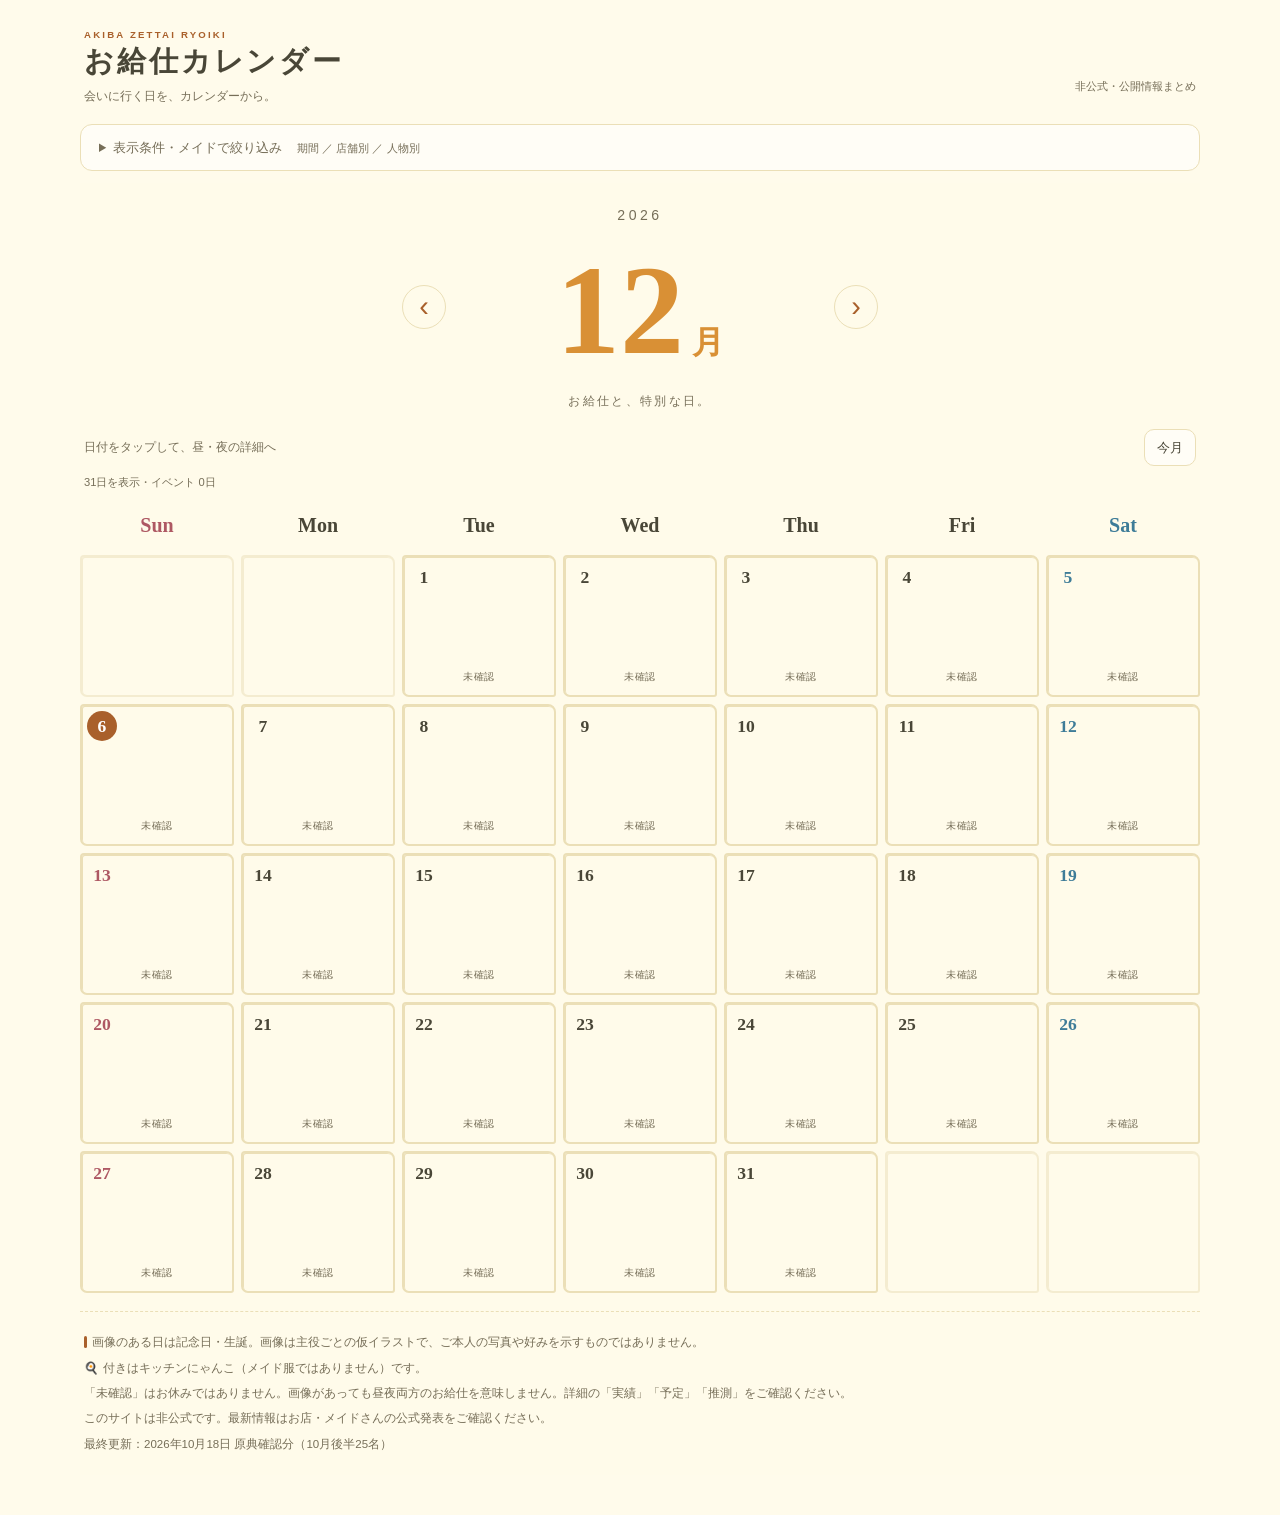
==== index.html @ e9320fd9 "Remove graduated maids from the roster the day after their last service The registry records an anno" ====
<!doctype html>
<html lang="ja" data-theme="light">
  <head>
    <meta charset="utf-8">
    <meta name="color-scheme" content="only light">
    <meta name="theme-color" content="#fffbeb">
    <meta name="viewport" content="width=device-width, initial-scale=1">
    <meta
      name="description"
      content="アキバ絶対領域の公開情報をまとめた月間お給仕カレンダー"
    >
    <title>お給仕カレンダー | アキバ絶対領域</title>
    <style>
:root {
  color-scheme: only light;
  --cp-bg: #f7f4ef;
  --cp-bg-elevated: #fcfbf8;
  --cp-surface: #ffffff;
  --cp-surface-soft: #f5f5f5;
  --cp-border: #dedede;
  --cp-border-strong: #919191;
  --cp-text: #242424;
  --cp-text-muted: #5c5c5c;
  --cp-text-soft: #6f6f6f;
  --cp-accent: #b11f4b;
  --cp-accent-hover: #9a1a41;
  --cp-accent-soft: rgba(177, 31, 75, 0.08);
  --cp-accent-fg: #ffffff;
  --cp-success: #16a34a;
  --cp-danger: #dc2626;
  --cp-warning: #f59e0b;
  --cp-link: #0078d4;
  --cp-shadow: 0 18px 48px rgba(0, 0, 0, 0.12);
  --cp-overlay: rgba(255, 255, 255, 0.8);
  --cp-panel: rgba(255, 255, 255, 0.86);
  --cp-panel-strong: rgba(255, 255, 255, 0.96);
  --cp-sheen: rgba(255, 255, 255, 0.55);
  --cp-highlight: rgba(177, 31, 75, 0.12);
  --cp-store-s1: #b11f4b;
  --cp-store-s2: #7040b8;
  --cp-store-s3: #17795c;
  --cp-store-s4: #1f6fa8;
  --cp-store-s1-soft: rgba(177, 31, 75, 0.1);
  --cp-store-s2-soft: rgba(112, 64, 184, 0.1);
  --cp-store-s3-soft: rgba(23, 121, 92, 0.1);
  --cp-store-s4-soft: rgba(31, 111, 168, 0.1);
}
    </style>
    <link rel="stylesheet" href="styles.css?v=01bfba8aaa">
    <script src="data/schedule.js?v=ab4ddf6445" defer></script>
    <script src="data/members.js?v=6949d237c7" defer></script>
    <script src="data/store-insights.js?v=09f8ea4436" defer></script>
    <script src="app.js?v=519f1b5c82" defer></script>
  </head>
  <body>
    <a class="skip-link" href="#calendar">カレンダーへ移動</a>
    <header class="site-header">
      <div>
        <p class="eyebrow">AKIBA ZETTAI RYOIKI</p>
        <h1>お給仕カレンダー</h1>
        <p class="header-copy">会いに行く日を、カレンダーから。</p>
      </div>
      <p class="unofficial-label">非公式・公開情報まとめ</p>
    </header>

    <main class="page-shell">
      <details class="filters-card">
        <summary class="filters-toggle">表示条件・メイドで絞り込み <span>期間 ／ 店舗別 ／ 人物別</span></summary>
        <div class="filters-content">
        <div class="filters-heading">
          <div>
            <p class="section-kicker">絞り込み</p>
            <h2 id="filters-title">表示条件</h2>
          </div>
          <button id="reset-filters" class="button button-secondary" type="button">
            リセット
          </button>
        </div>

        <fieldset class="mode-filter">
          <legend>表示モード</legend>
          <div class="mode-switch">
            <label>
              <input type="radio" name="view-mode" value="forecast">
              <span>店舗別一覧</span>
            </label>
            <label>
              <input type="radio" name="view-mode" value="roster">
              <span>お給仕一覧</span>
            </label>
            <label>
              <input type="radio" name="view-mode" value="maid">
              <span>この人はどこ</span>
            </label>
            <label>
              <input type="radio" name="view-mode" value="calendar" checked>
              <span>月間カレンダー</span>
            </label>
          </div>
          <p id="mode-help" class="mode-help"></p>
        </fieldset>

        <fieldset class="date-filters">
          <legend>日付</legend>
          <label>
            <span>開始日</span>
            <input id="date-from" type="date">
          </label>
          <label>
            <span>終了日</span>
            <input id="date-to" type="date">
          </label>
        </fieldset>

        <details id="maid-filter-details" class="maid-filter-details">
          <summary>
            <span>メイド</span>
            <span id="maid-filter-summary" class="maid-filter-summary"></span>
          </summary>
          <fieldset class="maid-filters">
            <legend class="visually-hidden">メイド</legend>
            <div class="filter-actions">
              <button id="select-all" class="text-button" type="button">すべて選択</button>
              <span aria-hidden="true">／</span>
              <button id="clear-all" class="text-button" type="button">すべて解除</button>
            </div>
            <label class="toggle-label">
              <input id="hide-kitchen" type="checkbox">
              <span>キッチンにゃんこを除く</span>
            </label>
            <div id="maid-checkboxes" class="checkbox-grid"></div>
          </fieldset>
        </details>
        </div>
      </details>

      <section class="calendar-card" aria-labelledby="month-title">
        <div class="calendar-toolbar">
          <button
            id="previous-month"
            class="icon-button"
            type="button"
            aria-label="前の月を表示"
          >
            <span aria-hidden="true">‹</span>
          </button>
          <div class="month-heading">
            <span id="month-year" class="month-year"></span>
            <h2 id="month-title" class="visually-hidden"></h2>
            <div class="month-display" aria-hidden="true"><span id="month-number"></span><span class="month-unit">月</span></div>
            <p class="month-caption">お給仕と、特別な日。</p>
          </div>
          <button
            id="next-month"
            class="icon-button"
            type="button"
            aria-label="次の月を表示"
          >
            <span aria-hidden="true">›</span>
          </button>
        </div>

        <div class="calendar-guide">
          <p>日付をタップして、昼・夜の詳細へ</p>
          <button id="current-month" type="button" class="button button-secondary">今月</button>
        </div>
        <p id="result-summary" class="result-summary" aria-live="polite"></p>
        <div
          id="calendar"
          class="calendar-scroll"
          role="region"
          aria-label="月間お給仕カレンダー"
          tabindex="0"
        ></div>

        <div class="calendar-notes">
          <p><span class="featured-key" aria-hidden="true"></span>画像のある日は記念日・生誕。画像は主役ごとの仮イラストで、ご本人の写真や好みを示すものではありません。</p>
          <p><span class="kitchen-key" aria-hidden="true">🍳</span>付きはキッチンにゃんこ（メイド服ではありません）です。</p>
          <p>「未確認」はお休みではありません。画像があっても昼夜両方のお給仕を意味しません。詳細の「実績」「予定」「推測」をご確認ください。</p>
          <p>このサイトは非公式です。最新情報はお店・メイドさんの公式発表をご確認ください。</p>
          <p id="last-updated" class="last-updated"></p>
        </div>
      </section>
    </main>

    <dialog id="day-dialog" class="day-dialog" aria-labelledby="day-dialog-title" aria-describedby="day-dialog-events">
      <div class="dialog-panel">
        <header class="dialog-header">
          <div><p class="section-kicker">お給仕の詳細</p><h2 id="day-dialog-title"></h2></div>
          <button id="close-day-dialog" class="dialog-close" type="button" autofocus aria-label="詳細を閉じる">閉じる <span aria-hidden="true">×</span></button>
        </header>
        <p id="day-dialog-events" class="dialog-events"></p>
        <div id="day-dialog-content" class="dialog-content" tabindex="-1" aria-label="昼夜のお給仕"></div>
      </div>
    </dialog>

    <noscript>
      <p class="noscript-message">カレンダーの表示にはJavaScriptを有効にしてください。</p>
    </noscript>
  </body>
</html>
---- styles.css ----
* {
  box-sizing: border-box;
}

html {
  min-width: 20rem;
  background: var(--cp-bg);
  scroll-behavior: smooth;
}

body {
  min-height: 100vh;
  margin: 0;
  background: var(--cp-bg);
  color: var(--cp-text);
  font-family: "Segoe UI", Aptos, Calibri, -apple-system, BlinkMacSystemFont, sans-serif;
  line-height: 1.5;
}

button,
input {
  font: inherit;
}

button,
a,
input {
  -webkit-tap-highlight-color: var(--cp-highlight);
}

button:focus-visible,
a:focus-visible,
input:focus-visible,
.maid-filter-details summary:focus-visible,
.calendar-scroll:focus-visible {
  outline: 3px solid var(--cp-accent);
  outline-offset: 2px;
}

.visually-hidden {
  position: absolute;
  width: 1px;
  height: 1px;
  padding: 0;
  overflow: hidden;
  clip: rect(0, 0, 0, 0);
  white-space: nowrap;
  border: 0;
}

.skip-link {
  position: fixed;
  top: 8px;
  left: 8px;
  z-index: 10;
  padding: 8px 12px;
  border-radius: 0.625rem;
  background: var(--cp-accent);
  color: var(--cp-accent-fg);
  transform: translateY(-160%);
}

.skip-link:focus {
  transform: translateY(0);
}

.site-header {
  display: flex;
  align-items: flex-end;
  justify-content: space-between;
  gap: 24px;
  width: calc(100% - 64px);
  max-width: calc(100rem - 64px);
  margin: 24px auto 20px;
  padding: 24px 28px;
  border: 1px solid var(--cp-highlight);
  border-radius: 16px;
  background: var(--cp-surface);
  box-shadow: inset 0 4px 0 var(--cp-accent), 0 0 2px var(--cp-border), 0 1px 2px var(--cp-border);
}

.site-header h1 {
  margin: 2px 0 4px;
  font-size: clamp(1.8rem, 4vw, 2.75rem);
  letter-spacing: 0.02em;
  line-height: 1.2;
}

.site-header h1::after {
  margin-left: 10px;
  color: var(--cp-accent);
  content: "\2665\00a0\2726";
  font-size: 0.5em;
  letter-spacing: 0.08em;
  vertical-align: middle;
}

.eyebrow,
.section-kicker {
  margin: 0;
  color: var(--cp-accent);
  font-size: 0.72rem;
  font-weight: 700;
  letter-spacing: 0.14em;
  text-transform: uppercase;
}

.header-copy,
.result-summary,
.calendar-notes,
.last-updated {
  color: var(--cp-text-muted);
}

.header-copy {
  margin: 0;
}

.page-shell {
  display: grid;
  grid-template-columns: minmax(15rem, 18rem) minmax(0, 1fr);
  gap: 20px;
  max-width: 100rem;
  margin: 0 auto;
  padding: 0 32px 48px;
}

.filters-card,
.calendar-card {
  border: 1px solid var(--cp-highlight);
  background: var(--cp-surface);
  box-shadow: 0 0 2px var(--cp-border), 0 1px 2px var(--cp-border);
}

.filters-card {
  align-self: start;
  padding: 20px;
  border-radius: 16px;
  box-shadow: inset 0 3px 0 var(--cp-accent), 0 0 2px var(--cp-border), 0 1px 2px var(--cp-border);
}

.calendar-card {
  min-width: 0;
  overflow: hidden;
  border-radius: 16px;
}

.filters-heading,
.calendar-toolbar {
  display: flex;
  align-items: center;
  justify-content: space-between;
  gap: 12px;
}

.filters-heading {
  margin-bottom: 20px;
}

.filters-heading h2,
.month-heading h2 {
  margin: 2px 0 0;
}

.filters-heading h2 {
  font-size: 1.15rem;
}

fieldset {
  min-width: 0;
  margin: 0;
  padding: 0;
  border: 0;
}

fieldset + fieldset {
  margin-top: 24px;
  padding-top: 20px;
  border-top: 1px solid var(--cp-border);
}

legend {
  margin-bottom: 10px;
  padding: 0;
  font-weight: 700;
}

.date-filters {
  display: grid;
  grid-template-columns: 1fr;
  gap: 12px;
  padding: 12px;
  border: 1px solid var(--cp-highlight);
  border-radius: 0.625rem;
  background: var(--cp-accent-soft);
}

.mode-switch {
  display: grid;
  grid-template-columns: repeat(2, minmax(0, 1fr));
  gap: 6px;
}

.mode-switch label {
  display: flex;
  align-items: center;
  justify-content: center;
  gap: 6px;
  min-height: 44px;
  padding: 6px 8px;
  border: 1px solid var(--cp-border-strong);
  border-radius: 0.625rem;
  background: var(--cp-surface);
  cursor: pointer;
  font-size: 0.85rem;
  text-align: center;
}

.mode-switch label:has(input:checked) {
  border-color: var(--cp-accent);
  border-left-width: 3px;
  background: var(--cp-accent-soft);
  font-weight: 700;
}

.mode-switch label:has(input:disabled) {
  cursor: not-allowed;
  opacity: 0.5;
}

.mode-switch input {
  width: 16px;
  height: 16px;
  margin: 0;
  accent-color: var(--cp-accent);
}

.mode-help {
  margin: 8px 0 0;
  color: var(--cp-text-muted);
  font-size: 0.78rem;
}

.date-filters legend {
  grid-column: 1 / -1;
}

.date-filters label {
  display: grid;
  gap: 4px;
  color: var(--cp-text-muted);
  font-size: 0.8rem;
}

input[type="date"] {
  width: 100%;
  min-height: 44px;
  padding: 7px 9px;
  border: 1px solid var(--cp-highlight);
  border-radius: 0.625rem;
  background: var(--cp-surface);
  color: var(--cp-text);
}

.filter-actions {
  display: flex;
  align-items: center;
  flex-wrap: wrap;
  margin: 0 0 8px;
  color: var(--cp-text-soft);
  font-size: 0.8rem;
}

.text-button {
  min-height: 44px;
  padding: 8px 4px;
  border: 0;
  background: transparent;
  color: var(--cp-link);
  cursor: pointer;
  text-decoration: underline;
  text-underline-offset: 2px;
}

.checkbox-grid {
  display: grid;
  grid-template-columns: repeat(2, minmax(0, 1fr));
  gap: 6px 8px;
}

.checkbox-label {
  display: flex;
  align-items: center;
  gap: 6px;
  min-width: 0;
  min-height: 44px;
  padding: 6px 8px;
  border: 1px solid var(--cp-border);
  border-radius: 0.625rem;
  background: var(--cp-surface);
  cursor: pointer;
  font-size: 0.875rem;
}

.checkbox-label:has(input:checked) {
  border-color: var(--cp-highlight);
  background: var(--cp-accent-soft);
}

.checkbox-label.is-muted {
  border-style: dashed;
  color: var(--cp-text-soft);
  cursor: not-allowed;
  opacity: 0.55;
}

.toggle-label {
  display: flex;
  align-items: center;
  gap: 8px;
  min-height: 44px;
  margin-bottom: 8px;
  padding: 6px 8px;
  border: 1px solid var(--cp-border);
  border-radius: 0.625rem;
  background: var(--cp-surface);
  cursor: pointer;
  font-size: 0.85rem;
}

.toggle-label:has(input:checked) {
  border-color: var(--cp-accent);
  border-left-width: 3px;
  background: var(--cp-accent-soft);
  font-weight: 700;
}

.toggle-label input {
  width: 18px;
  height: 18px;
  margin: 0;
  accent-color: var(--cp-accent);
}

.checkbox-label input {
  width: 18px;
  height: 18px;
  margin: 0;
  accent-color: var(--cp-accent);
}

.kitchen-badge {
  flex-shrink: 0;
  margin-left: 2px;
  font-size: 0.8125rem;
  line-height: 1;
}

.button,
.icon-button {
  min-height: 44px;
  border: 1px solid var(--cp-border-strong);
  border-radius: 0.625rem;
  cursor: pointer;
}

.button:hover,
.icon-button:hover {
  background: var(--cp-accent-soft);
  border-color: var(--cp-accent);
}

.button-secondary {
  padding: 8px 12px;
  background: var(--cp-surface);
  color: var(--cp-text);
  font-size: 0.8rem;
}

.calendar-toolbar {
  padding: 20px 24px 16px;
  border-bottom: 1px solid var(--cp-highlight);
  background: var(--cp-accent-soft);
}

.month-heading {
  text-align: center;
}

.month-heading h2 {
  font-size: clamp(1.25rem, 3vw, 1.65rem);
}

.icon-button {
  display: inline-grid;
  width: 44px;
  height: 44px;
  place-items: center;
  background: var(--cp-surface);
  color: var(--cp-text);
  font-size: 1.8rem;
  line-height: 1;
}

.result-summary {
  min-height: 1.5em;
  margin: 0;
  padding: 10px 24px;
  background: var(--cp-surface);
  font-size: 0.82rem;
  text-align: center;
}

.calendar-scroll {
  overflow-x: auto;
  border-bottom: 1px solid var(--cp-border);
}

.calendar-grid {
  display: grid;
  grid-template-columns: repeat(7, minmax(7.5rem, 1fr));
  min-width: 53rem;
  background: var(--cp-highlight);
  gap: 1px;
}

.calendar-row {
  display: contents;
}

.weekday {
  padding: 8px;
  background: var(--cp-accent-soft);
  color: var(--cp-text-muted);
  font-size: 0.78rem;
  font-weight: 700;
  text-align: center;
}

.weekday:first-child {
  color: var(--cp-accent);
}

.calendar-day {
  min-height: 11.75rem;
  padding: 9px;
  background: var(--cp-surface);
}

.day-heading {
  display: flex;
  align-items: baseline;
  justify-content: space-between;
  gap: 4px;
  margin-bottom: 8px;
  padding-bottom: 6px;
  border-bottom: 1px solid var(--cp-highlight);
}

.day-date {
  display: flex;
  align-items: baseline;
  gap: 6px;
}

.day-number {
  display: inline-grid;
  width: 1.75rem;
  height: 1.75rem;
  place-items: center;
  border-radius: 0.625rem;
  font-size: 0.92rem;
  font-weight: 700;
}

.day-weekday {
  display: none;
  color: var(--cp-text-muted);
  font-size: 0.78rem;
  font-weight: 700;
}

.calendar-day.is-sunday .day-number {
  color: var(--cp-accent);
}

.shift-section {
  padding: 6px 7px;
  border: 1px solid var(--cp-border);
  border-left: 3px solid var(--cp-border-strong);
  border-radius: 0.625rem;
}

.shift-section + .shift-section {
  margin-top: 8px;
}

.shift-day {
  border-left-color: var(--cp-accent);
  background: var(--cp-accent-soft);
}

.shift-night {
  border-left-color: var(--cp-border-strong);
  background: var(--cp-surface-soft);
}

.shift-title {
  display: flex;
  align-items: center;
  flex-wrap: wrap;
  gap: 4px;
  margin: 0 0 5px;
  color: var(--cp-text);
  font-size: 0.72rem;
  font-weight: 700;
  letter-spacing: 0.08em;
}

.shift-icon {
  color: var(--cp-accent);
  font-size: 0.9rem;
  line-height: 1;
}

.shift-night .shift-icon {
  color: var(--cp-text-muted);
}

.store-outlook {
  margin: 0 0 6px;
}

.store-status-badge {
  display: inline-flex;
  align-items: center;
  gap: 3px;
  min-width: 0;
  margin-left: auto;
  padding: 1px 6px;
  border: 1px solid var(--cp-border-strong);
  border-radius: 0.625rem;
  background: var(--cp-surface);
  color: var(--cp-text-muted);
  font-size: 0.66rem;
  font-weight: 700;
  letter-spacing: 0.02em;
  line-height: 1.5;
}

.store-status-badge::before {
  font-weight: 400;
}

.store-status-badge.is-actual {
  border-color: var(--cp-success);
  color: var(--cp-success);
}

.store-status-badge.is-actual::before {
  content: "\2714";
}

.store-status-badge.is-forecast {
  border-style: dashed;
  border-color: var(--cp-accent);
  color: var(--cp-accent);
}

.store-status-badge.is-forecast::before {
  content: "\25D1";
}

.store-status-badge.is-tendency {
  border-style: dotted;
}

.store-status-badge.is-tendency::before {
  content: "\223C";
}

.store-chips {
  display: grid;
  grid-template-columns: minmax(0, 1fr);
  gap: 2px;
  margin: 0;
  padding: 0;
  list-style: none;
}

.store-chip {
  display: flex;
  align-items: baseline;
  justify-content: space-between;
  gap: 3px;
  min-width: 0;
  padding: 0 5px;
  border: 1px solid var(--chip-color, var(--cp-border));
  border-radius: 0.625rem;  background: var(--cp-surface);
  color: var(--cp-text);
  font-size: 0.68rem;
  line-height: 1.5;
  white-space: nowrap;
}

.store-chip[data-store="s1"] {
  --chip-color: var(--cp-store-s1);
  --chip-soft: var(--cp-store-s1-soft);
}

.store-chip[data-store="s2"] {
  --chip-color: var(--cp-store-s2);
  --chip-soft: var(--cp-store-s2-soft);
}

.store-chip[data-store="s3"] {
  --chip-color: var(--cp-store-s3);
  --chip-soft: var(--cp-store-s3-soft);
}

.store-chip[data-store="s4"] {
  --chip-color: var(--cp-store-s4);
  --chip-soft: var(--cp-store-s4-soft);
}

.store-chip-name {
  font-weight: 700;
}

.store-chip-rate {
  /* 割合は HTML に残すが表には出さない。どの店を開けるかは当日決まるので、
     数字を並べても読み手は選べない。根拠はツールチップと読み上げ文にある。 */
  display: none;
  color: var(--cp-text-muted);
  font-size: 0.66rem;
  font-variant-numeric: tabular-nums;
}

.store-chip.is-open {
  border-left: 3px solid var(--chip-color, var(--cp-border-strong));
  background: var(--chip-soft, var(--cp-surface-soft));
}

.store-chip.is-open .store-chip-name::before {
  margin-right: 2px;
  content: "\2714";
  font-weight: 400;
}

.store-chip.is-likely {
  border-style: dashed;
  background: var(--chip-soft, var(--cp-surface-soft));
}

.store-chip.is-unlikely {
  border-color: var(--cp-border);
  color: var(--cp-text-soft);
}

.store-chip.is-unlikely .store-chip-name {
  font-weight: 400;
}

.store-chip.is-closed {
  border-color: var(--cp-border);
  color: var(--cp-text-soft);
}

.store-chip.is-closed .store-chip-name {
  font-weight: 400;
  text-decoration: line-through;
}

/* 僅差で顔ぶれを出せなかった店。無視したのではなく、片方しか出せないだけ。
   色ではなく破線と記号で示す（色だけで情報を伝えない）。 */
.store-chip.is-near-miss {
  border-style: dashed;
}

.store-chip.is-near-miss .store-chip-name::after {
  content: "・かも";
  margin-left: 1px;
  color: var(--cp-text-soft);
  font-size: 0.62rem;
  font-weight: 400;
}

.maid-group-label {
  display: flex;
  align-items: baseline;
  justify-content: space-between;
  gap: 4px;
  margin: 6px 0 3px;
  padding: 0 0 2px;
  border-bottom: 2px solid var(--chip-color, var(--cp-border));
  color: var(--cp-text);
  font-size: 0.68rem;
  font-weight: 700;
  white-space: nowrap;
}

.maid-group-label:first-of-type {
  margin-top: 0;
}

.maid-group-label[data-store="s1"] {
  --chip-color: var(--cp-store-s1);
}

.maid-group-label[data-store="s2"] {
  --chip-color: var(--cp-store-s2);
}

.maid-group-label[data-store="s3"] {
  --chip-color: var(--cp-store-s3);
}

.maid-group-label[data-store="s4"] {
  --chip-color: var(--cp-store-s4);
}

.maid-group-count {
  color: var(--cp-text-soft);
  font-size: 0.62rem;
  font-weight: 400;
}

.maid-list {
  display: flex;
  flex-wrap: wrap;
  gap: 3px 4px;
  margin: 0;
  padding: 0;
  list-style: none;
}

.maid-list + .maid-group-label {
  margin-top: 7px;
}

.maid-entry {
  display: inline-flex;
  align-items: baseline;
  flex-wrap: wrap;
  gap: 0 4px;
  padding: 2px 5px;
  border: 1px solid var(--cp-highlight);
  border-radius: 0.625rem;
  background: var(--cp-surface);
  font-size: 0.75rem;
  line-height: 1.45;
}

.maid-entry.is-featured {
  border-color: var(--cp-accent);
  border-left: 3px solid var(--cp-accent);
  background: var(--cp-highlight);
  font-weight: 700;
}

.maid-entry.is-featured .maid-name::after {
  margin-left: 4px;
  color: var(--cp-accent);
  content: "\2665";
}

.maid-entry.is-kitchen .maid-name::before {
  display: inline-block;
  margin-right: 3px;
  content: "\1F373";
  font-size: 0.9em;
  line-height: 1;
}

/* 見習いにゃんこ。絵文字だけに頼らず、枠線でも他と区別できるようにする。
   読み上げ用の説明は行の aria-label に入っているので、印は aria-hidden。 */
.maid-trainee {
  font-size: 0.9em;
  line-height: 1;
}

.maid-entry.is-trainee {
  border-style: dashed;
  border-color: var(--cp-text-soft);
}

/* 表の上限に当たった日。「3店が最有力」ではなく「数えられない」と伝える。 */
.store-outlook-capped {
  margin: 3px 0 0;
  color: var(--cp-text-soft);
  font-size: 0.62rem;
  line-height: 1.4;
}

/* キッチンにゃんこは、見込みの日には店を名乗らない。店ごとの一覧とは別に置く。 */
.maid-kitchen-list {
  display: flex;
  flex-wrap: wrap;
  gap: 3px 4px;
  margin: 0;
  padding: 0;
  list-style: none;
}

.maid-kitchen-label {
  display: flex;
  align-items: baseline;
  flex-wrap: wrap;
  gap: 0 4px;
  margin: 6px 0 3px;
  padding: 0 0 2px;
  border-bottom: 2px solid var(--cp-border);
  color: var(--cp-text-soft);
  font-size: 0.68rem;
  font-weight: 700;
  white-space: nowrap;
}

/* 誰なのかも、どの店かも分からない見込み。実在の記録より弱く見せる。
   見出しが無いと直前の店の一覧に続いて見え、いちばん番号の大きい店にぶら下がって
   読める。キッチンと同じ形の見出しで切る。ただし店ではないので枠線は点線にして、
   店の見出しと見分けがつくようにする。 */
.maid-trainee-label {
  display: flex;
  align-items: baseline;
  flex-wrap: wrap;
  gap: 0 4px;
  margin: 6px 0 3px;
  padding: 0 0 2px;
  border-bottom: 2px dotted var(--cp-border);
  color: var(--cp-text-soft);
  font-size: 0.68rem;
  font-weight: 700;
  white-space: nowrap;
}

/* 開く店の名前。見出しがいちばん下にあるせいで「最後の店にいる」と読まれるので、
   どの店もありうることを文字で言う。位置を答えにしない。折り返してよい。 */
.maid-group-where {
  flex-basis: 100%;
  color: var(--cp-text-soft);
  font-size: 0.62rem;
  font-weight: 400;
  white-space: normal;
}

.maid-trainee-list {
  display: flex;
  flex-wrap: wrap;
  gap: 3px 4px;
  margin: 0;
  padding: 0;
  list-style: none;
}

.maid-entry.is-trainee-guess {
  border-style: dotted;
  color: var(--cp-text-soft);
}

.maid-store-chip {
  padding: 0 4px;
  border: 1px solid var(--chip-color, var(--cp-border));
  border-radius: 0.625rem;
  background: var(--chip-soft, var(--cp-surface-soft));
  color: var(--cp-text-muted);
  font-size: 0.62rem;
  font-variant-numeric: tabular-nums;
  font-weight: 400;
  letter-spacing: 0;
  line-height: 1.6;
  white-space: nowrap;
}

.maid-store-chip-rate {
  display: none;
  margin-left: 3px;
}

.maid-store-chip-alt {
  display: none;
  margin-left: 4px;
  padding-left: 4px;
  border-left: 1px solid var(--cp-border);
  color: var(--cp-text-soft);
}

.maid-store-chip[data-store="s1"] {
  --chip-color: var(--cp-store-s1);
  --chip-soft: var(--cp-store-s1-soft);
}

.maid-store-chip[data-store="s2"] {
  --chip-color: var(--cp-store-s2);
  --chip-soft: var(--cp-store-s2-soft);
}

.maid-store-chip[data-store="s3"] {
  --chip-color: var(--cp-store-s3);
  --chip-soft: var(--cp-store-s3-soft);
}

.maid-store-chip[data-store="s4"] {
  --chip-color: var(--cp-store-s4);
  --chip-soft: var(--cp-store-s4-soft);
}

.empty-shift {
  margin: 0;
  color: var(--cp-text-soft);
  font-size: 0.72rem;
}

.calendar-empty {
  grid-column: 1 / -1;
  margin: 0;
  padding: 48px 24px;
  background: var(--cp-surface);
  color: var(--cp-text-muted);
  font-weight: 700;
  text-align: center;
}

.calendar-empty::before {
  margin-right: 8px;
  color: var(--cp-accent);
  content: "\2726";
}

.maid-filter-details {
  margin-top: 24px;
  padding-top: 20px;
  border-top: 1px solid var(--cp-border);
}

.maid-filter-details summary {
  display: grid;
  grid-template-columns: auto 1fr auto;
  min-height: 44px;
  align-items: center;
  gap: 12px;
  cursor: pointer;
  font-weight: 700;
  list-style: none;
}

.maid-filter-details summary::-webkit-details-marker {
  display: none;
}

.maid-filter-details summary::after {
  content: "＋";
  color: var(--cp-accent);
  font-size: 1.05rem;
  line-height: 1;
}

.maid-filter-details[open] summary::after {
  content: "−";
}

.maid-filter-summary {
  justify-self: end;
  color: var(--cp-text-muted);
  font-size: 0.78rem;
  font-weight: 400;
}

.maid-filters {
  margin-top: 4px;
}

.calendar-notes {
  display: flex;
  flex-wrap: wrap;
  gap: 8px 20px;
  padding: 16px 24px 20px;
  font-size: 0.78rem;
}

.calendar-notes p {
  margin: 0;
}

.featured-key {
  display: inline-block;
  width: 3px;
  height: 1em;
  margin-right: 5px;
  border-radius: 0.625rem;
  background: var(--cp-accent);
  vertical-align: -0.1em;
}

.kitchen-key {
  margin-right: 5px;
}

.maid-name {
  color: inherit;
  text-decoration: none;
}

a.maid-name:hover,
a.maid-name:focus-visible {
  text-decoration: underline;
  text-underline-offset: 2px;
}

.last-updated {
  margin-left: auto;
}

.noscript-message {
  margin: 16px 32px;
  padding: 12px;
  border: 1px solid var(--cp-warning);
  border-radius: 0.625rem;
  background: var(--cp-surface);
}

@media (max-width: 64rem) {
  .page-shell {
    grid-template-columns: 1fr;
  }

  .date-filters {
    grid-template-columns: repeat(2, minmax(0, 1fr));
  }

  .checkbox-grid {
    grid-template-columns: repeat(4, minmax(0, 1fr));
  }
}

/* 人 → 日付 → 店 の一覧。カレンダーの格子ではなく、人ごとの縦並び。 */
.maid-view {
  display: grid;
  grid-template-columns: repeat(auto-fill, minmax(15rem, 1fr));
  gap: 12px;
}

.maid-plan {
  display: flex;
  flex-direction: column;
  gap: 6px;
  padding: 12px 14px;
  border: 1px solid var(--cp-border);
  border-radius: 0.875rem;
  background: var(--cp-surface);
}

.maid-plan-name {
  display: flex;
  align-items: baseline;
  flex-wrap: wrap;
  gap: 0 6px;
  margin: 0;
  font-size: 0.95rem;
  font-weight: 700;
}

.maid-plan-count {
  color: var(--cp-text-soft);
  font-size: 0.68rem;
  font-weight: 400;
}

.maid-plan-cook {
  padding: 0 6px;
  border: 1px solid var(--cp-border);
  border-radius: 999px;
  color: var(--cp-text-soft);
  font-size: 0.62rem;
  font-weight: 400;
}

.maid-plan-note {
  margin: 0;
  color: var(--cp-text-soft);
  font-size: 0.68rem;
  line-height: 1.6;
}

.maid-plan-stops {
  display: flex;
  flex-direction: column;
  gap: 3px;
  margin: 0;
  padding: 0;
  list-style: none;
}

/* 日付を固定幅の列にして、店名を縦に揃える。1か月ぶんを目で追うため。 */
.maid-plan-stop {
  display: grid;
  grid-template-columns: 6.5rem 1fr;
  align-items: baseline;
  gap: 0 6px;
  padding: 3px 8px;
  border: 1px solid var(--cp-highlight);
  border-radius: 0.625rem;
  font-size: 0.75rem;
  line-height: 1.45;
}

.maid-plan-when {
  color: var(--cp-text-soft);
  font-variant-numeric: tabular-nums;
  white-space: nowrap;
}

.maid-plan-where {
  font-weight: 700;
}

.maid-plan-where[data-store="s1"] {
  color: var(--cp-store-s1);
}

.maid-plan-where[data-store="s2"] {
  color: var(--cp-store-s2);
}

.maid-plan-where[data-store="s3"] {
  color: var(--cp-store-s3);
}

.maid-plan-where[data-store="s4"] {
  color: var(--cp-store-s4);
}

/* 色だけで確度を伝えないよう、確定は実線・見込みは破線・5割未満は「かも」を添える。 */
.maid-plan-stop.is-open {
  border-color: var(--cp-accent);
  /* 枠を太くすると中身が2pxずれて、縦に並んだ店名が揃わなくなる。影で出す。 */
  box-shadow: inset 3px 0 0 var(--cp-accent);
  background: var(--cp-highlight);
}

.maid-plan-stop.is-likely,
.maid-plan-stop.is-unlikely {
  border-style: dashed;
}

.maid-plan-stop.is-unlikely .maid-plan-where::after {
  content: "・かも";
  color: var(--cp-text-soft);
  font-size: 0.68rem;
  font-weight: 400;
}

.maid-plan-stop.is-unknown .maid-plan-where {
  color: var(--cp-text-soft);
  font-weight: 400;
}

.maid-plan-event {
  color: var(--cp-accent);
  font-size: 0.68rem;
  font-weight: 700;
}

/* 割合は読み手に出さない。どの店を開けるかは当日決まるので、数字を並べても選べない。
   店ごとの画面と同じく、根拠を確かめたいときのために HTML には残す。 */
.maid-plan-rate {
  display: none;
}

@media (max-width: 45rem) {
  .site-header {
    align-items: flex-start;
    width: calc(100% - 24px);
    margin: 12px auto;
    padding: 20px 16px 16px;
  }
  .header-copy {
    font-size: 0.875rem;
  }

  .page-shell {
    padding: 0 12px 32px;
  }

  .filters-card {
    padding: 16px 16px 12px;
  }

  .filters-heading {
    margin-bottom: 16px;
  }

  .date-filters {
    grid-template-columns: 1fr;
  }

  .checkbox-grid {
    grid-template-columns: repeat(auto-fit, minmax(8rem, 1fr));
    gap: 2px 12px;
  }

  .maid-filter-details {
    margin-top: 16px;
    padding-top: 12px;
  }

  .calendar-toolbar {
    padding-right: 16px;
    padding-left: 16px;
  }

  .calendar-scroll {
    overflow-x: hidden;
    padding: 12px;
    background: var(--cp-bg-elevated);
  }

  .calendar-grid {
    grid-template-columns: minmax(0, 1fr);
    min-width: 0;
    gap: 12px;
    background: var(--cp-bg-elevated);
  }

  .weekday {
    display: none;
  }

  .calendar-day {
    grid-column: 1 !important;
    min-width: 0;
    min-height: 0;
    padding: 0;
    overflow: hidden;
    border: 1px solid var(--cp-border);
    border-radius: 16px;
    box-shadow: 0 0 2px var(--cp-border), 0 1px 2px var(--cp-border);
  }

  .day-heading {
    margin: 0;
    padding: 10px 14px;
    border-bottom: 1px solid var(--cp-border);
    background: var(--cp-accent-soft);
  }

  .day-number {
    width: auto;
    height: auto;
    font-size: 1.35rem;
    line-height: 1.2;
  }

  .day-weekday {
    display: inline;
    font-size: 0.9rem;
  }

  .shift-section {
    padding: 12px 14px;
    border-right: 0;
    border-bottom: 0;
    border-left-width: 4px;
    border-radius: 0;
  }

  .shift-section + .shift-section {
    margin-top: 0;
    border-top: 1px solid var(--cp-border);
  }

  .shift-title {
    margin-bottom: 8px;
    font-size: 0.95rem;
    letter-spacing: 0.04em;
  }

  .shift-icon {
    font-size: 1.05rem;
  }

  .shift-section.is-empty {
    display: flex;
    align-items: center;
    gap: 12px;
    padding-top: 9px;
    padding-bottom: 9px;
  }

  .shift-section.is-empty .shift-title {
    flex: none;
    margin: 0;
  }

  .maid-list {
    gap: 6px;
  }

  .store-outlook {
    margin-bottom: 8px;
  }

  .store-chips {
    grid-template-columns: repeat(auto-fit, minmax(7rem, 1fr));
    gap: 6px;
  }

  .store-chip {
    padding: 4px 9px;
    font-size: 0.85rem;
  }

  .store-chip-rate {
    font-size: 0.8rem;
  }

  .store-status-badge {
    padding: 2px 8px;
    font-size: 0.78rem;
  }

  .maid-store-chip {
    font-size: 0.72rem;
  }

  .shift-section.is-empty {
    flex-wrap: wrap;
  }

  .shift-section.is-empty .store-outlook {
    flex-basis: 100%;
    margin-bottom: 0;
  }

  .maid-entry {
    padding: 6px 10px;
    font-size: 1rem;
    line-height: 1.5;
  }

  .empty-shift {
    font-size: 0.82rem;
  }

  .calendar-empty {
    grid-column: 1 !important;
    padding: 36px 18px;
    border: 1px solid var(--cp-highlight);
    border-radius: 16px;
  }

  .calendar-notes {
    display: grid;
    padding-right: 16px;
    padding-left: 16px;
  }

  .last-updated {
    margin-left: 0;
  }
}

@media (max-width: 23rem) {
  .checkbox-grid {
    grid-template-columns: 1fr;
  }
}

@media (prefers-reduced-motion: reduce) {
  html {
    scroll-behavior: auto;
  }
}

/* The month stays seven columns; shift details live in the modal or list views. */
:root {
  color-scheme: only light;
  --cp-bg: #fffbeb;
  --cp-bg-elevated: #fffdf4;
  --cp-surface: #fffdf6;
  --cp-accent: #a9602b;
  --cp-accent-soft: #f5e7ca;
  --cp-highlight: #e9d8af;
  --cp-text: #494637;
  --cp-text-muted: #766e58;
  --calendar-paper: #fffbea;
  --calendar-line: #ebdfb7;
  --calendar-orange: #d99035;
  --calendar-sunday: #ae5863;
  --calendar-saturday: #3e7c98;
}

body {
  font-family: "Yu Gothic", "Hiragino Kaku Gothic ProN", "Segoe UI", sans-serif;
}

.site-header {
  max-width: 1120px;
  width: calc(100% - 48px);
  margin: 28px auto 18px;
  padding: 0 4px;
  border: 0;
  background: transparent;
  box-shadow: none;
}

.site-header h1 {
  font-size: clamp(1.25rem, 2.7vw, 1.8rem);
  letter-spacing: 0.1em;
}

.site-header h1::after { content: none; }
.eyebrow { font-size: 0.6rem; letter-spacing: 0.23em; }
.header-copy { margin-top: 8px; font-size: 0.78rem; }
.unofficial-label { color: var(--cp-text-muted); font-size: 0.7rem; }

.page-shell {
  display: flex;
  flex-direction: column;
  max-width: 1168px;
  padding: 0 24px 40px;
  gap: 12px;
}

.filters-card {
  width: 100%;
  padding: 0;
  border: 1px solid var(--calendar-line);
  border-radius: 12px;
  box-shadow: none;
}

.filters-toggle {
  padding: 13px 18px;
  cursor: pointer;
  color: var(--cp-text-muted);
  font-size: 0.8rem;
}

.filters-toggle span { margin-left: 12px; font-size: 0.7rem; }
.filters-content { padding: 12px 20px 20px; }
.filters-heading { margin-bottom: 12px; }
.date-filters { grid-template-columns: 1fr 1fr; }
.mode-switch { grid-template-columns: repeat(4, minmax(0, 1fr)); }
.checkbox-grid { grid-template-columns: repeat(auto-fit, minmax(7rem, 1fr)); }
summary:focus-visible { outline: 3px solid var(--cp-accent); outline-offset: 2px; }

.calendar-card {
  overflow: visible;
  border: 0;
  border-radius: 0;
  background: var(--calendar-paper);
  box-shadow: none;
}

.calendar-toolbar {
  justify-content: center;
  gap: clamp(25px, 9vw, 110px);
  padding: 20px 16px 12px;
  border: 0;
  background: transparent;
}

.month-year { color: var(--cp-text-muted); font-size: 0.88rem; letter-spacing: 0.25em; }
.month-display { display: flex; align-items: baseline; justify-content: center; gap: 8px; color: var(--calendar-orange); }
#month-number { font-family: "Segoe Print", "Comic Sans MS", cursive; font-weight: 700; font-size: clamp(5rem, 12vw, 8rem); line-height: 1.3; }
.month-unit { font-size: 2rem; font-weight: 700; }
.month-caption { margin: 0; font-size: 0.72rem; letter-spacing: 0.2em; color: var(--cp-text-muted); }
.icon-button { border-color: var(--calendar-line); border-radius: 50%; background: transparent; color: var(--cp-accent); }
.calendar-guide { display: flex; align-items: center; justify-content: space-between; gap: 8px; margin: 6px 4px; }
.calendar-guide p { margin: 0; color: var(--cp-text-muted); font-size: 0.75rem; }
.calendar-guide .button { min-height: 36px; border-color: var(--calendar-line); }
.result-summary { padding: 2px 4px 12px; background: transparent; text-align: left; font-size: 0.7rem; }
.calendar-scroll { overflow: visible; padding: 0; border: 0; background: transparent; }

.calendar-grid {
  grid-template-columns: repeat(7, minmax(0, 1fr));
  min-width: 0;
  gap: 7px;
  background: transparent;
}

.calendar-grid .weekday {
  display: block;
  padding: 8px 0;
  background: transparent;
  color: var(--cp-text);
  font-family: "Segoe Print", "Comic Sans MS", cursive;
  font-size: clamp(0.8rem, 2vw, 1.25rem);
}

.calendar-grid .weekday:first-child { color: var(--calendar-sunday); }
.calendar-grid .weekday:last-child { color: var(--calendar-saturday); }

.month-cell {
  display: flex;
  min-width: 0;
  min-height: 142px;
  border: 2px solid var(--calendar-line);
  border-radius: 4px 8px 3px 7px;
  box-shadow: inset 1px 1px 0 var(--calendar-line);
}

.month-cell.is-blank { opacity: 0.5; }
.day-button { position: relative; display: flex; flex: 1; flex-direction: column; align-items: stretch; width: 100%; min-width: 0; min-height: 138px; padding: 5px; border: 0; border-radius: 3px; background: transparent; color: var(--cp-text); text-align: left; cursor: pointer; }
.day-button:hover { background: var(--cp-accent-soft); }
.day-button:focus-visible { z-index: 1; outline: 3px solid var(--cp-accent); outline-offset: 1px; }
.day-button:disabled { cursor: default; opacity: 0.38; background: var(--cp-surface-soft); }
.day-button.is-selected { box-shadow: inset 0 0 0 2px var(--cp-accent); background: var(--cp-accent-soft); }
.day-button .day-number { align-self: flex-start; width: 30px; height: 30px; font-family: "Segoe Print", "Comic Sans MS", cursive; font-size: 1.1rem; border-radius: 50%; }
.is-sunday .day-button .day-number { color: var(--calendar-sunday); }
.is-saturday .day-button .day-number { color: var(--calendar-saturday); }
.day-button.is-today .day-number { background: var(--cp-accent); color: var(--cp-accent-fg); }
.day-hint { margin: auto 0 6px; text-align: center; color: var(--cp-text-muted); font-size: 0.62rem; letter-spacing: 0.04em; }
.day-hint.has-schedule::before { content: ""; display: block; width: 4px; height: 4px; margin: 8px auto; border-radius: 50%; background: var(--calendar-orange); }
.day-events { display: flex; justify-content: center; align-items: flex-end; gap: 4px; flex: 1; }
.event-art { display: flex; flex: 1; min-width: 0; flex-direction: column; align-items: center; justify-content: flex-end; }
.event-image { display: block; width: 100%; max-width: 94px; height: auto; aspect-ratio: 1; object-fit: contain; }
.event-image[hidden] { display: none; }
.event-art-name { max-width: 100%; color: var(--cp-text); font-size: 0.75rem; font-weight: 700; overflow-wrap: anywhere; text-align: center; }
.event-art-label { max-width: 100%; color: var(--cp-text-muted); font-size: 0.65rem; overflow-wrap: anywhere; text-align: center; }
.image-unavailable::before { content: "✿"; color: var(--calendar-orange); font-size: 2rem; }
.calendar-notes { display: block; margin-top: 18px; padding: 14px 4px; border-top: 1px dashed var(--calendar-line); font-size: 0.72rem; }
.calendar-notes p { margin: 8px 0; }

.detail-grid { display: grid; grid-template-columns: repeat(2, minmax(0, 1fr)); gap: 16px; }
.detail-grid > .calendar-row:first-child { display: none; }
.detail-grid .calendar-day { grid-column: auto !important; min-width: 0; border: 1px solid var(--calendar-line); border-radius: 12px; }
.detail-grid .day-weekday { display: inline; }
.detail-grid .calendar-empty { grid-column: 1 / -1 !important; }

.day-dialog {
  width: min(850px, calc(100% - 32px));
  max-width: none;
  max-height: calc(100dvh - 32px);
  padding: 0;
  overflow: hidden;
  border: 1px solid var(--calendar-line);
  border-radius: 20px;
  background: var(--cp-surface);
  color: var(--cp-text);
  box-shadow: 0 20px 80px #28201540;
}
.day-dialog::backdrop { background: #2c281d80; }
.dialog-panel { display: flex; flex-direction: column; max-height: calc(100dvh - 34px); }
.dialog-header { display: flex; align-items: center; justify-content: space-between; flex-shrink: 0; gap: 12px; padding: 18px 22px 12px; border-bottom: 1px dashed var(--calendar-line); }
.dialog-header h2 { margin: 4px 0 0; font-size: 1.1rem; }
.dialog-close { flex-shrink: 0; min-height: 44px; padding: 6px 12px; border: 1px solid var(--calendar-line); border-radius: 24px; background: var(--cp-surface); color: var(--cp-text); font-size: 0.8rem; cursor: pointer; }
.dialog-close span { margin-left: 4px; font-size: 1.3rem; }
.dialog-events { flex-shrink: 0; margin: 0; padding: 12px 22px; color: var(--cp-text-muted); font-size: 0.75rem; }
.dialog-events:empty { display: none; }
.dialog-content { display: grid; grid-template-columns: repeat(2, minmax(0, 1fr)); align-items: start; gap: 14px; min-height: 0; overflow-y: auto; overscroll-behavior: contain; padding: 16px 20px 20px; scrollbar-gutter: stable; }
.dialog-content .shift-section { min-width: 0; margin: 0; padding: 14px; border: 1px solid var(--calendar-line); border-radius: 12px; }
.dialog-content .shift-title { font-size: 1.1rem; }
.dialog-content .shift-icon { font-size: 1.2rem; }
.shift-evidence { margin: 4px 0 12px; color: var(--cp-text-muted); font-size: 0.7rem; line-height: 1.6; }
.dialog-content .maid-entry { flex-wrap: wrap; font-size: 0.95rem; padding: 7px 9px; }
.dialog-content .maid-group-label, .dialog-content .maid-kitchen-label, .dialog-content .maid-trainee-label { font-size: 0.82rem; }
.entry-event { flex-basis: 100%; color: var(--cp-accent); font-size: 0.7rem; }
.entry-evidence { margin-left: auto; color: var(--cp-text-muted); font-size: 0.6rem; font-weight: 400; }
.maid-plan-evidence { grid-column: 2; color: var(--cp-text-muted); font-size: 0.65rem; }
.recorded-roster { margin: 12px 0 0; }
.unmatched-roster { min-width: 0; margin-top: 12px; padding: 12px; border: 1px solid var(--cp-border-strong); border-radius: 8px; background: var(--cp-surface); }
.recorded-roster + .unmatched-roster { margin-top: 16px; }
.unmatched-heading { margin: 0 0 8px; font-size: 0.85rem; }
.recorded-roster .maid-group-label { margin: 14px 0 6px; padding-bottom: 5px; }
.recorded-roster .maid-group-label:first-child { margin-top: 0; }
.recorded-roster .maid-list, .unmatched-roster .maid-list { gap: 6px; }
.recorded-roster .maid-entry, .unmatched-roster .maid-entry { gap: 5px; }
.maid-entry { max-width: 100%; }
.maid-name, .roster-source { overflow-wrap: anywhere; min-width: 0; }
.observation-source { font-size: 0.68rem; color: #386047; overflow-wrap: anywhere; }
.observation-sources { display: flex; flex-direction: column; gap: 3px; margin: 8px 0 0; }
.observation-details { margin: 12px 0; color: var(--cp-text-muted); font-size: 0.68rem; }
.observation-details summary { cursor: pointer; }
.official-post, .official-embed { min-width: 0; max-width: 100%; }
.official-post { position: relative; isolation: isolate; }
.official-post > .observation-source { position: static; }
.official-post > .observation-source::after { content: ""; position: absolute; inset: 0; z-index: 1; cursor: pointer; }
.official-post > .observation-source:focus-visible { outline: none; }
.official-post > .observation-source:focus-visible::after { outline: 2px solid var(--cp-accent); outline-offset: 2px; }
.official-embed { position: relative; z-index: 0; pointer-events: none; }
.official-embed > *, .official-embed iframe { min-width: 0 !important; max-width: 100% !important; }
.official-embed iframe { width: 100% !important; pointer-events: none; }
.embed-fallback, .shift-change { color: var(--cp-text-muted); font-size: 0.72rem; overflow-wrap: anywhere; }
.entry-update { flex-basis: 100%; color: var(--cp-text-muted); font-size: 0.65rem; }
.maid-plan-stop > .work-timing-note { grid-column: 1 / -1; }
.day-hint.is-observed { color: #396448; font-weight: 700; }
.maid-plan-stop > .observation-source { grid-column: 2; }
.dialog-content .store-status-badge { font-size: 0.7rem; }
.dialog-content .store-chips { grid-template-columns: repeat(2, minmax(0, 1fr)); }

@media (max-width: 45rem) {
  .site-header { width: calc(100% - 24px); margin: 18px auto 14px; padding: 0; align-items: flex-start; }
  .unofficial-label { max-width: 5.5rem; margin-top: 4px; text-align: right; font-size: 0.6rem; }
  .header-copy { font-size: 0.68rem; }
  .page-shell { padding: 0 10px 24px; gap: 8px; }
  .filters-toggle { padding: 12px; font-size: 0.72rem; }
  .filters-toggle span { display: none; }
  .filters-content { padding: 12px; }
  .mode-switch { grid-template-columns: repeat(2, minmax(0, 1fr)); }
  .calendar-toolbar { padding: 14px 4px 10px; gap: 36px; }
  #month-number { font-size: 5rem; }
  .month-year { font-size: 0.75rem; }
  .month-unit { font-size: 1.5rem; }
  .month-caption { font-size: 0.6rem; }
  .calendar-guide p { font-size: 0.64rem; }
  .result-summary { font-size: 0.62rem; }
  .calendar-grid { gap: 4px; }
  .month-cell { min-height: 96px; border-width: 1.5px; }
  .day-button { min-height: 93px; padding: 2px; }
  .day-button .day-number { width: 23px; height: 23px; font-size: 0.9rem; }
  .event-art-name { font-size: 0.6rem; line-height: 1.4; }
  .event-art-label { font-size: 0.58rem; line-height: 1.3; }
  .event-image { max-width: 60px; }
  .has-multiple { flex-direction: column; align-items: stretch; }
  .has-multiple .event-image { max-width: 32px; }
  .has-multiple .event-art-label { display: none; }
  .day-hint { font-size: 0.55rem; letter-spacing: 0; }
  .calendar-notes { font-size: 0.68rem; }
  .detail-grid { grid-template-columns: minmax(0, 1fr); }
  .day-dialog { width: calc(100% - 16px); max-height: calc(100dvh - 16px); border-radius: 14px; }
  .dialog-panel { max-height: calc(100dvh - 18px); }
  .dialog-header { padding: 12px; gap: 6px; }
  .dialog-header h2 { font-size: 0.9rem; }
  .dialog-close { padding: 6px 10px; }
  .dialog-events { padding: 10px 12px; font-size: 0.68rem; }
  .dialog-content { grid-template-columns: minmax(0, 1fr); padding: 12px 10px; gap: 12px; }
  .dialog-content .shift-section { padding: 12px; display: block; }
}

@media (max-width: 360px) {
  .dialog-content { padding-inline: 6px; }
  .dialog-content .shift-section { padding: 10px; }
}
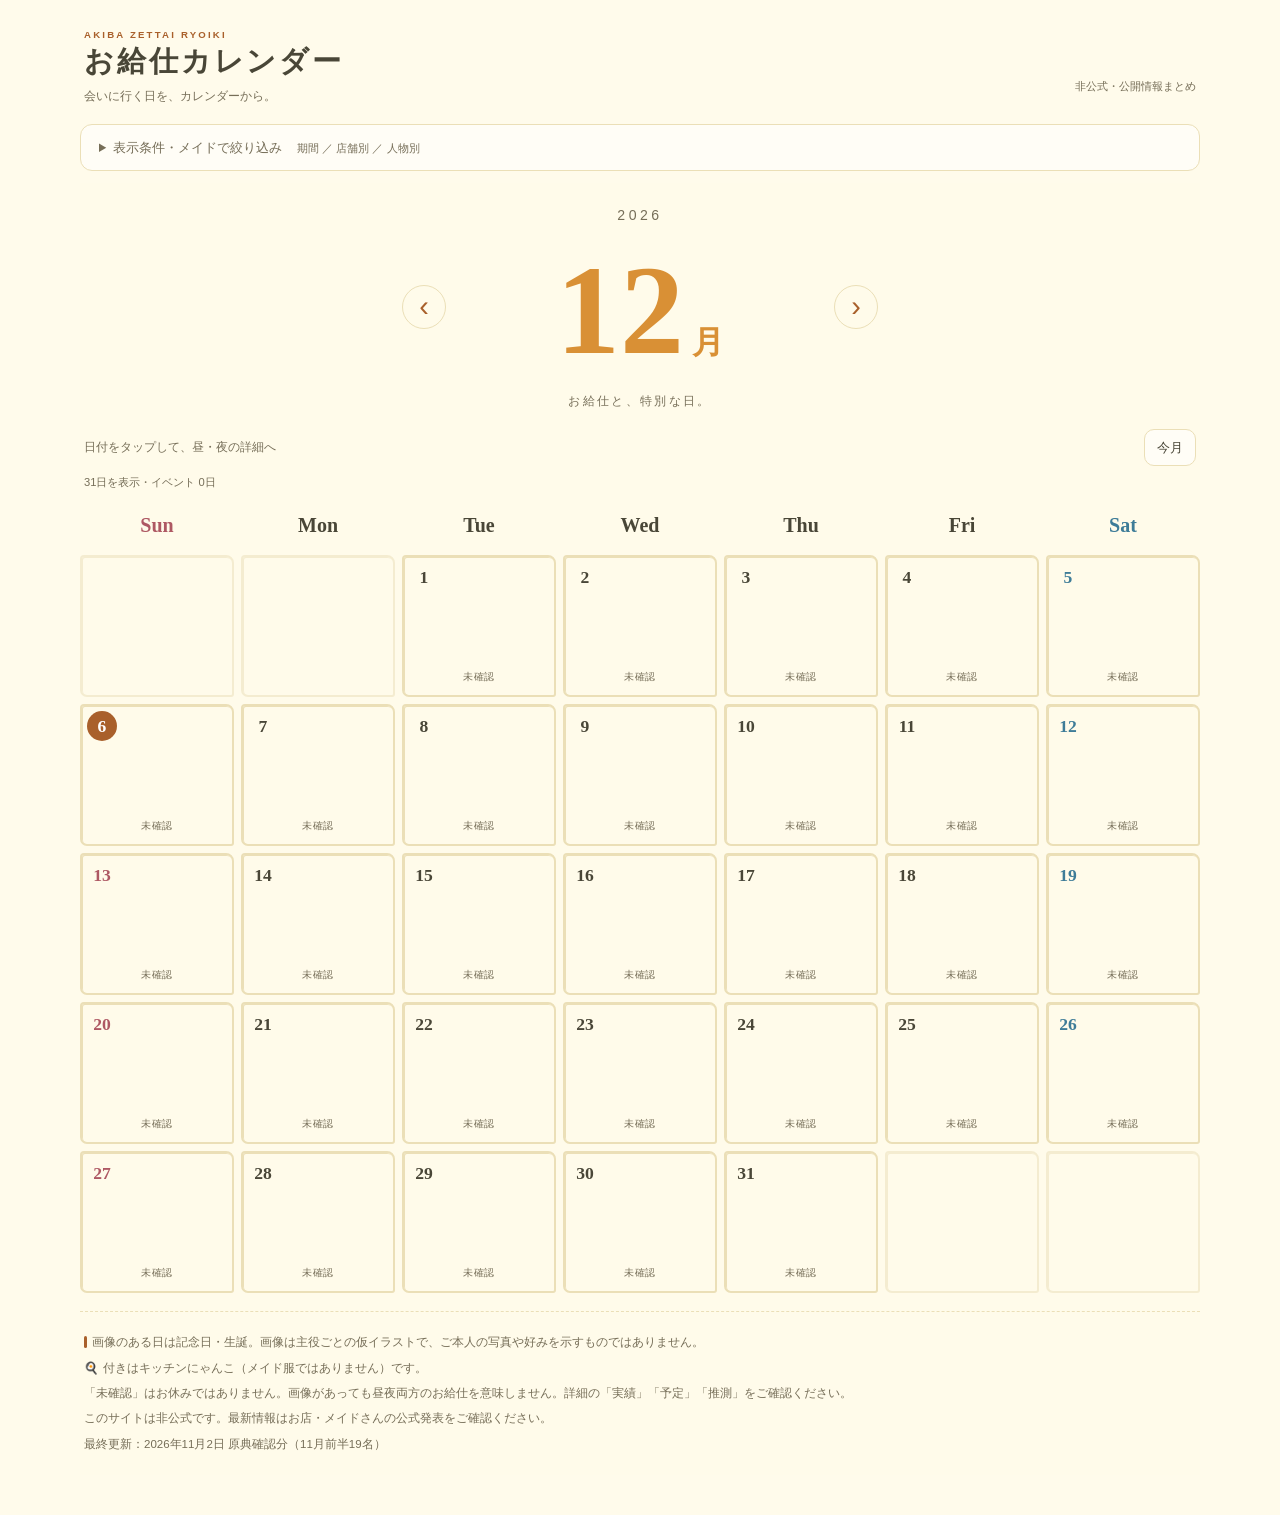
==== commit 5ba5ea55: "Add source-confirmed first-half November plans The cloud reader still could not fetch most 11/01-15 " ====
--- a/index.html
+++ b/index.html
@@ -47,10 +47,10 @@
 }
     </style>
     <link rel="stylesheet" href="styles.css?v=01bfba8aaa">
-    <script src="data/schedule.js?v=ab4ddf6445" defer></script>
+    <script src="data/schedule.js?v=02c15e6b48" defer></script>
     <script src="data/members.js?v=6949d237c7" defer></script>
     <script src="data/store-insights.js?v=09f8ea4436" defer></script>
-    <script src="app.js?v=519f1b5c82" defer></script>
+    <script src="app.js?v=3aad4cde2a" defer></script>
   </head>
   <body>
     <a class="skip-link" href="#calendar">カレンダーへ移動</a>
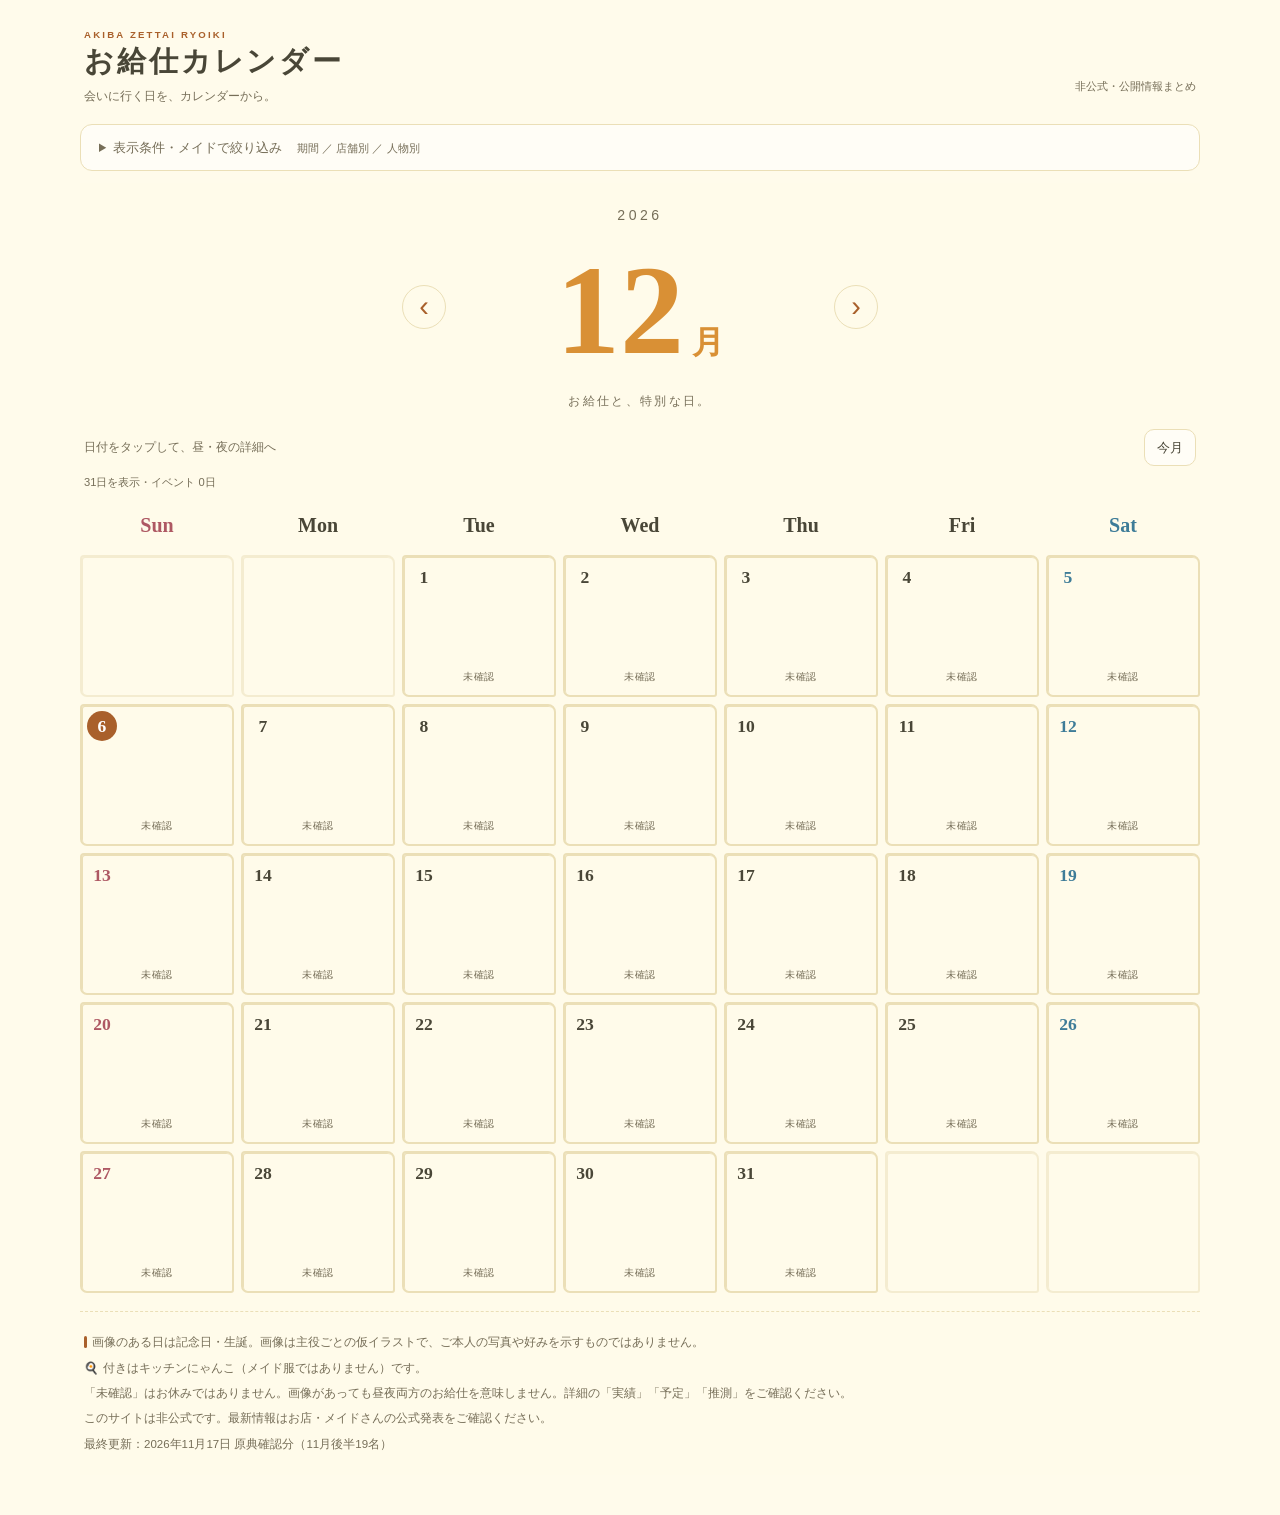
==== commit 57884bfe: "Add source-confirmed second-half November plans Images for most 11/16-30 schedules still could not b" ====
--- a/index.html
+++ b/index.html
@@ -46,11 +46,11 @@
   --cp-store-s4-soft: rgba(31, 111, 168, 0.1);
 }
     </style>
-    <link rel="stylesheet" href="styles.css?v=01bfba8aaa">
-    <script src="data/schedule.js?v=02c15e6b48" defer></script>
+    <link rel="stylesheet" href="styles.css?v=d93395cead">
+    <script src="data/schedule.js?v=4172538526" defer></script>
     <script src="data/members.js?v=6949d237c7" defer></script>
     <script src="data/store-insights.js?v=09f8ea4436" defer></script>
-    <script src="app.js?v=3aad4cde2a" defer></script>
+    <script src="app.js?v=4aa471b691" defer></script>
   </head>
   <body>
     <a class="skip-link" href="#calendar">カレンダーへ移動</a>
--- a/styles.css
+++ b/styles.css
@@ -1584,7 +1584,8 @@
 .official-embed iframe { width: 100% !important; pointer-events: none; }
 .embed-fallback, .shift-change { color: var(--cp-text-muted); font-size: 0.72rem; overflow-wrap: anywhere; }
 .entry-update { flex-basis: 100%; color: var(--cp-text-muted); font-size: 0.65rem; }
-.maid-plan-stop > .work-timing-note { grid-column: 1 / -1; }
+.shift-length-note { color: var(--cp-text-muted); white-space: nowrap; }
+.maid-plan-stop > .shift-length-note { grid-column: 1 / -1; }
 .day-hint.is-observed { color: #396448; font-weight: 700; }
 .maid-plan-stop > .observation-source { grid-column: 2; }
 .dialog-content .store-status-badge { font-size: 0.7rem; }
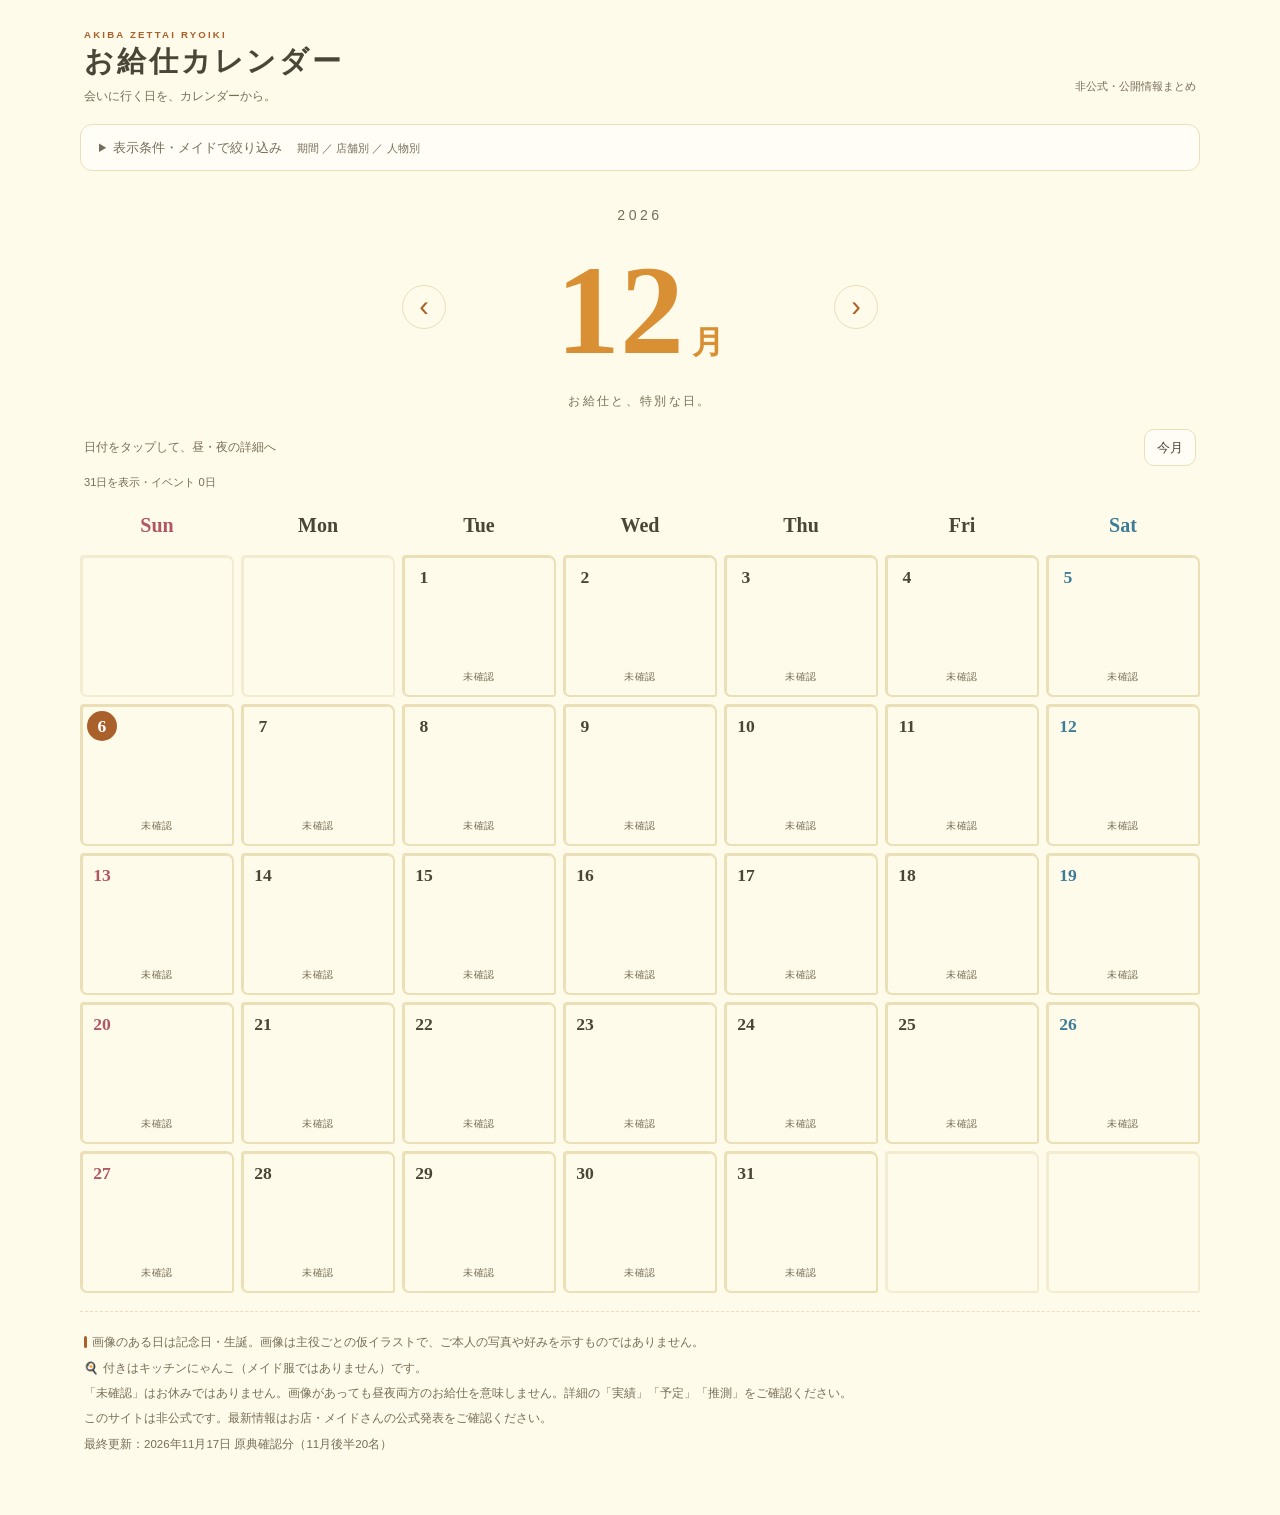
==== commit 240f595b: "Add しゃち's source-confirmed second-half November plan Her table post body is only a hashtag line, so " ====
--- a/index.html
+++ b/index.html
@@ -47,7 +47,7 @@
 }
     </style>
     <link rel="stylesheet" href="styles.css?v=d93395cead">
-    <script src="data/schedule.js?v=4172538526" defer></script>
+    <script src="data/schedule.js?v=bb84b02bd2" defer></script>
     <script src="data/members.js?v=6949d237c7" defer></script>
     <script src="data/store-insights.js?v=09f8ea4436" defer></script>
     <script src="app.js?v=4aa471b691" defer></script>
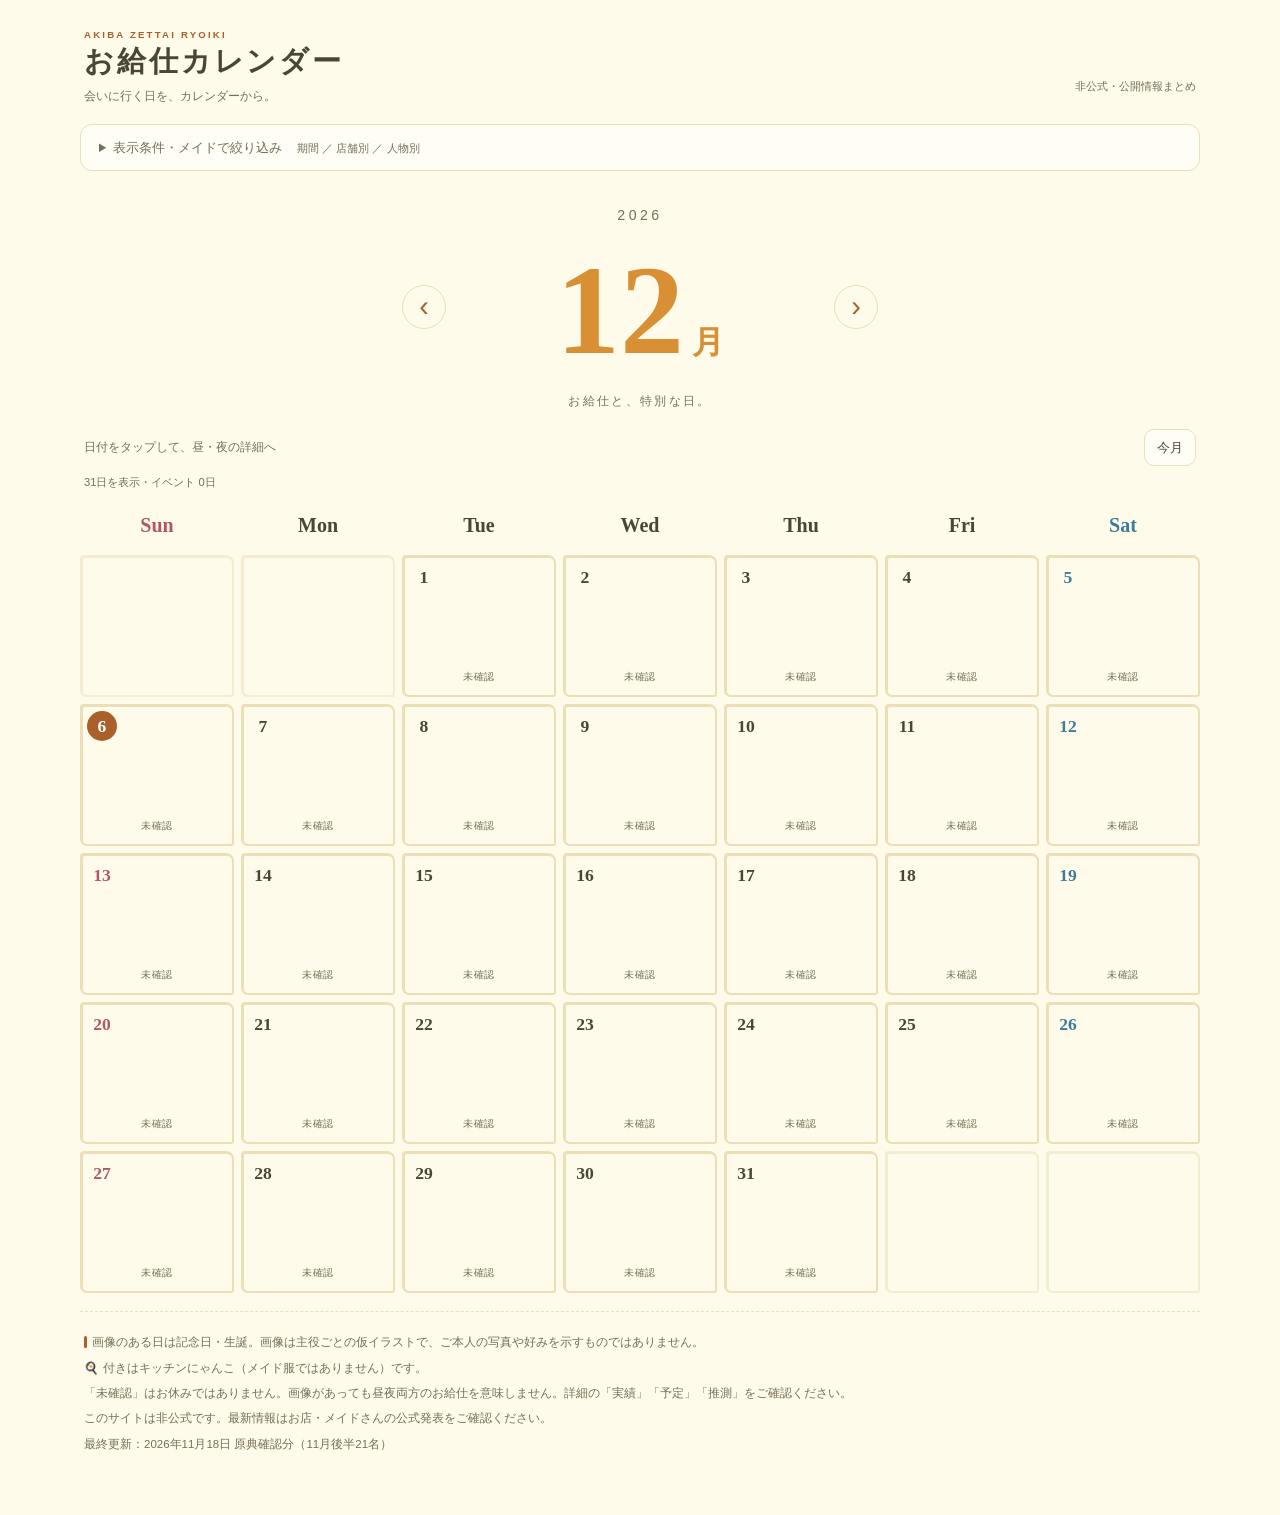
==== commit 7d809f33: "Add あむ's source-confirmed second-half November plan Her table post body is only a URL, so search cou" ====
--- a/index.html
+++ b/index.html
@@ -47,7 +47,7 @@
 }
     </style>
     <link rel="stylesheet" href="styles.css?v=d93395cead">
-    <script src="data/schedule.js?v=bb84b02bd2" defer></script>
+    <script src="data/schedule.js?v=ea8c0aa29e" defer></script>
     <script src="data/members.js?v=6949d237c7" defer></script>
     <script src="data/store-insights.js?v=09f8ea4436" defer></script>
     <script src="app.js?v=4aa471b691" defer></script>
